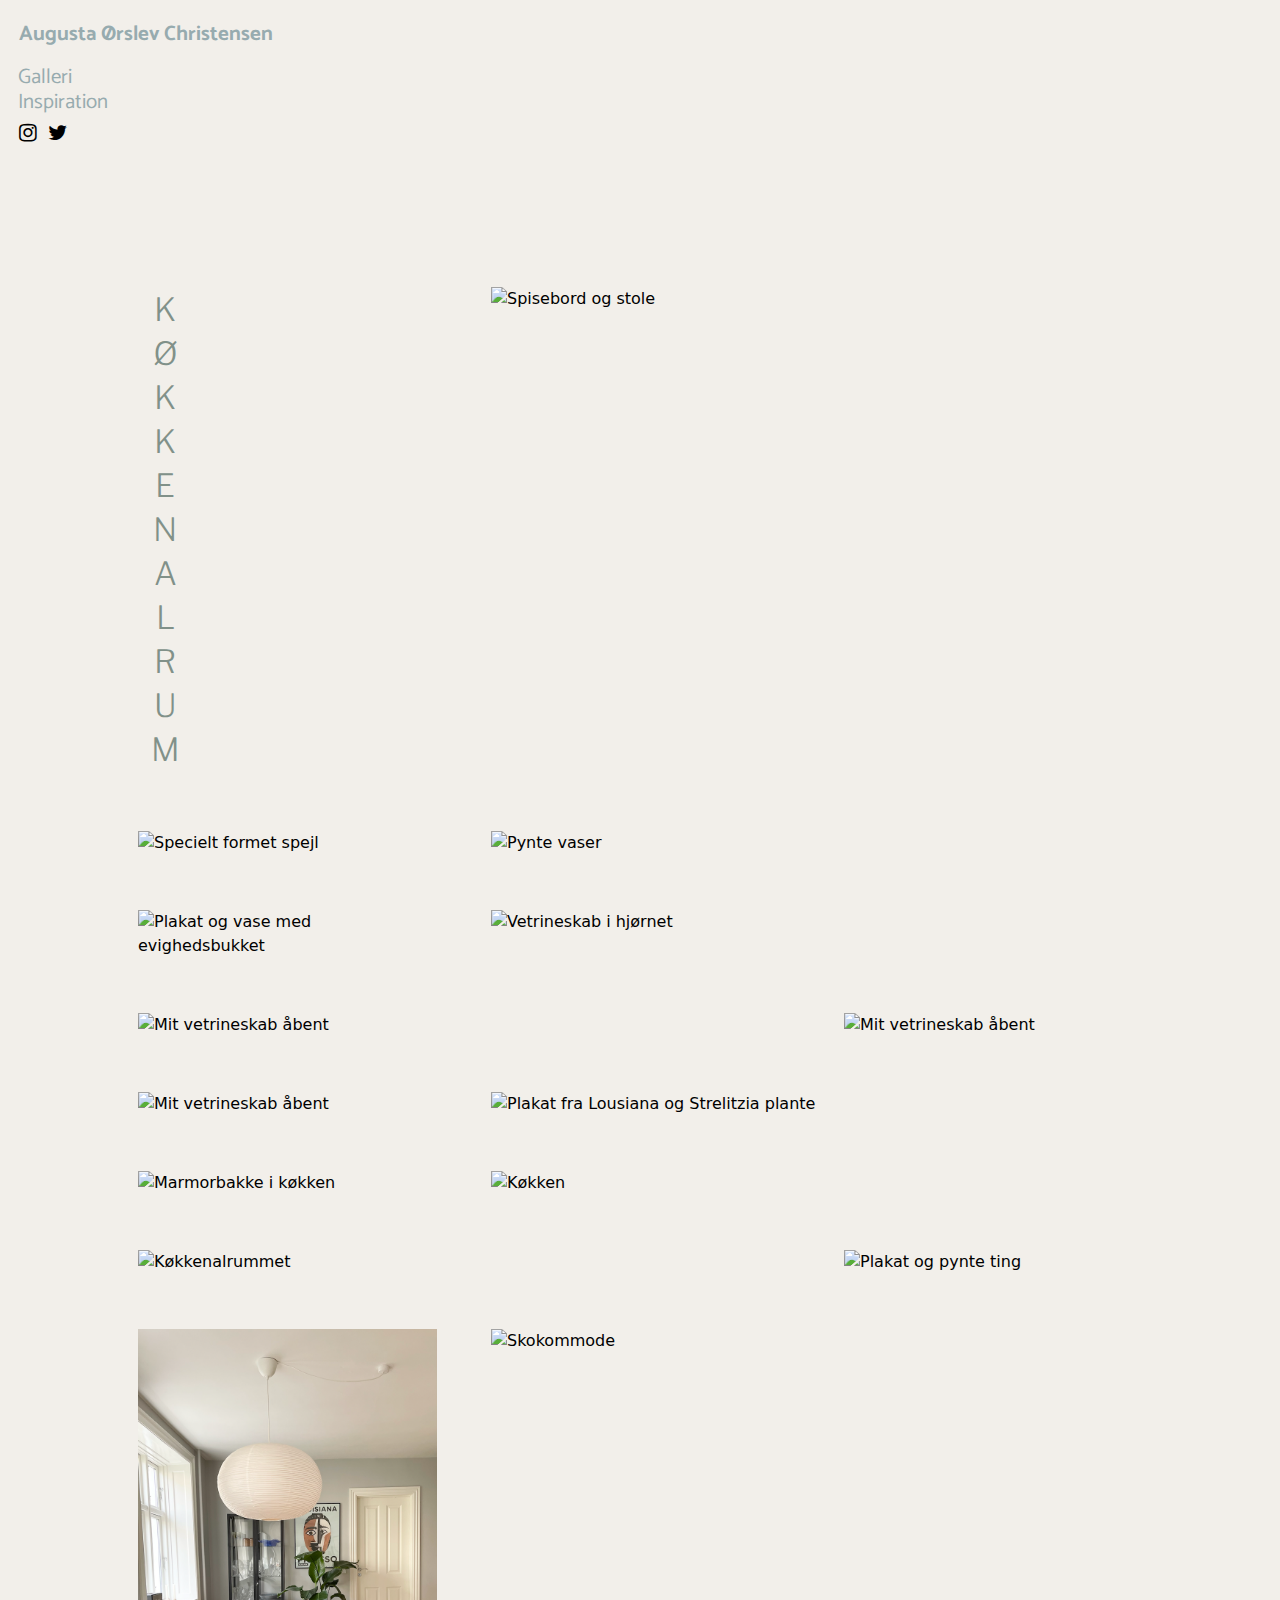
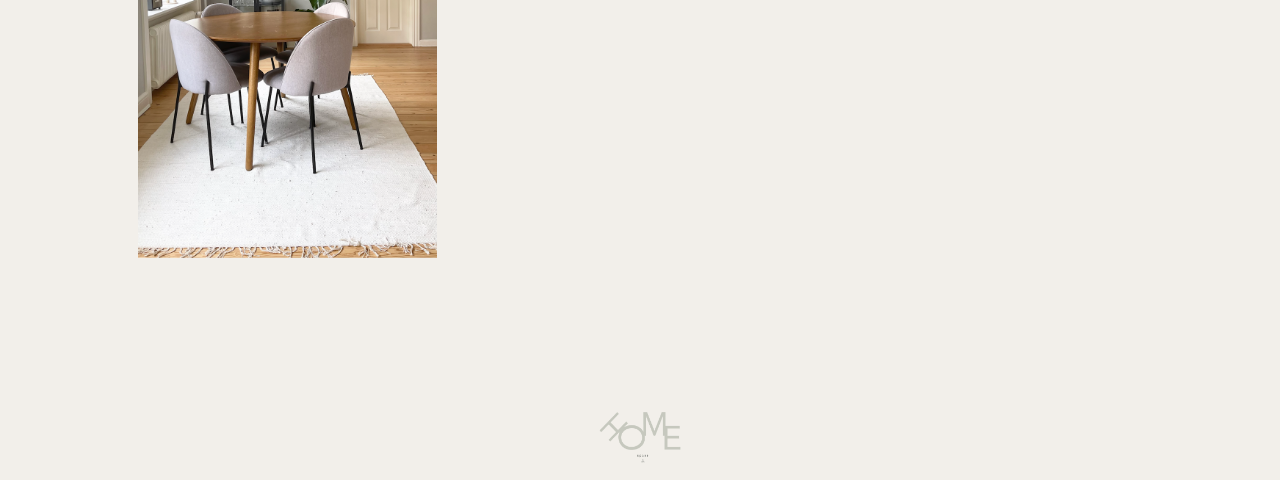
==== køkkenalrum.html @ 8ce7130b "so it begins" ====
<!DOCTYPE html>
<html lang="da">
  <head>
    <meta charset="UTF-8" />
    <meta http-equiv="X-UA-Compatible" content="IE=edge" />
    <meta name="viewport" content="width=device-width, initial-scale=1.0" />
    <meta name="robots" content="noindex" />
    <title>Home Space by AØC</title>
    <link rel="icon" type="image/svg+xml" href="favicon(1).svg" />
    <link rel="preconnect" href="https://fonts.googleapis.com" />
    <link rel="preconnect" href="https://fonts.gstatic.com" crossorigin />
    <link
      href="https://fonts.googleapis.com/css2?family=Catamaran:wght@100;200;400;500&family=Hind+Madurai:wght@300;400&family=Libre+Franklin:wght@100;200;400;500&display=swap"
      rel="stylesheet"
    />
    <link rel="stylesheet" href="generel.css" />
    <link rel="stylesheet" href="layout.css" />
    <link
      rel="stylesheet"
      href="https://cdnjs.cloudflare.com/ajax/libs/font-awesome/4.7.0/css/font-awesome.min.css"
    />
  </head>
  <body>
    <header>
      <ul>
        <li>
          <a class="header_name" href="index.html"
            >Augusta Ørslev Christensen</a
          >
        </li>
      </ul>
      <nav class="header">
        <ul>
          <li><a href="galleri.html">Galleri</a></li>
          <li><a href="tips.html">Inspiration</a></li>
          <li>
            <a href="#" class="fa fa-instagram"></a>
            <a href="#" class="fa fa-twitter"></a>
          </li>
        </ul>
      </nav>
    </header>
    <main>
      <section class="grid_1_1_1_1">
        <div>
          <h1 class="h1">Køkkenalrum</h1>
        </div>
        <img
          class="galleri_img1"
          src="img/køkkenalrum1.webp"
          alt="Spisebord og stole"
        />
        <img
          class="galleri_img2"
          src="img/køkkenalrum3.webp"
          alt="Specielt formet spejl"
        />
        <img
          class="galleri_img3"
          src="img/køkkenalrum4.webp"
          alt="Pynte vaser"
        />
        <img
          class="galleri_img4"
          src="img/køkkenalrum5.webp"
          alt="Plakat og vase med evighedsbukket"
        />
        <img
          class="galleri_img2"
          src="img/køkkenalrum6.webp"
          alt="Vetrineskab i hjørnet"
        />
        <img
          class="galleri_img3"
          src="img/køkkenalrum7.webp"
          alt="Mit vetrineskab åbent"
        />
        <img
          class="galleri_img4"
          src="img/køkkenalrum8.webp"
          alt="Mit vetrineskab åbent"
        />
        <img
          class="galleri_img2"
          src="img/køkkenalrum9.webp"
          alt="Mit vetrineskab åbent"
        />
        <img
          class="galleri_img3"
          src="img/køkkenalrum10.webp"
          alt="Plakat fra Lousiana og Strelitzia plante"
        />
        <img
          class="galleri_img4"
          src="img/køkkenalrum11.webp"
          alt="Marmorbakke i køkken"
        />
        <img class="galleri_img2" src="img/køkkenalrum13.webp" alt="Køkken" />
        <img
          class="galleri_img3"
          src="img/køkkenalrum12.webp"
          alt="Køkkenalrummet"
        />
        <img
          class="galleri_img4"
          src="img/køkkenalrum15.webp"
          alt="Plakat og pynte ting"
        />
        <img
          class="galleri_img2"
          src="img/køkkenalrum14.webp"
          alt="Spiseområde"
        />
        <img
          class="galleri_img1"
          src="img/køkkenalrum16.webp"
          alt="Skokommode"
        />
      </section>
    </main>
    <script src="menu.js"></script>
    <footer>
      <div class="footerbar">
        <div class="content">
          <img src="logo/logo_homespace_web.gif" alt="Home Space by AØC" />
        </div>
      </div>
    </footer>
  </body>
</html>
---- generel.css ----
body {
  font-family: system-ui, sans-serif;
  line-height: 1.5;
  background-color: #f2efea;
}

img {
  width: 100%;
  height: auto;
  display: block;
}

main {
  margin-top: 0.5rem;
  margin: 0.2rem;
  padding: 2rem;
}

nav {
  --les-than: 800;
  --burger-lines: #97abaf;
  --burger-border: none;
  font-family: "Catamaran", sans-serif;
}

a {
  text-decoration: none;
  color: #97abaf;
  font-family: "Catamaran", sans-serif;
}

header {
  line-height: 2;
}

ul {
  list-style: none;
  color: #97abaf;
  font-size: 1.3rem;
}

h1 {
  color: #819189;
  font-family: "Libre Franklin", sans-serif;
  text-align: center;
  font-size: 2rem;
  font-weight: 300;
  letter-spacing: 2px;
}

h2 {
  color: #819189 var(--secondary);
  text-align: center;
  font-size: 1.1rem;
  font-family: "Libre Franklin", sans-serif;
  font-weight: 300;
  letter-spacing: 1px;
}

p {
  color: #97abaf;
  font-family: "Hind Madurai", sans-serif;
  font-weight: 100;
}

.p_text {
  text-align: center;
}

.h2_1 {
  color: #819189;
  text-align: center;
}

.h2_2 {
  color: #819189;
  text-align: center;
}

html {
  --primary: #819189;
}

.header {
  line-height: 1;
}

.header_name {
  font-weight: 500;
  font-weight: bolder;
  color: #97abaf;
}

article {
  margin-top: 3rem;
}

.col {
  margin: 2rem;
}

.fa:hover {
  opacity: 0.7;
}
.fa-instagram {
  color: rgb(0, 0, 0);
}

.fa-twitter {
  color: rgb(0, 0, 0);
}

.fa {
  padding: 0;
  padding-left: 3px;
  padding-top: 5px;
  font-size: 50px;
  text-align: center;
  text-decoration: none;
}
.footerbar {
  bottom: 0;
  padding-top: 10px;
  width: 100%;
  height: 78px;
  display: flex;
  justify-content: center;
}

.foot {
  display: inline;
  line-height: 100px;
}
.content img {
  height: auto;
  width: 100px;
}

@media (min-width: 800px) {
  main {
    margin: 2rem;
    padding: 6rem;
  }

  header {
    line-height: 2;
  }
  .header_name {
    color: #97abaf;
    font-size: 1.3rem;
    padding-left: 6px;
  }

  .h1 {
    writing-mode: vertical-rl;
    text-orientation: upright;
    text-align: center;
    letter-spacing: 5px;
    font-weight: 300;
    text-transform: uppercase;
  }

  .h2_2 {
    color: #819189;
    text-align: left;
  }

  .right {
    text-align: right;
  }

  .p_text {
    text-align: right;
    text-align: justify;
    text-justify: inter-word;
  }
  .p_text1 {
    text-align: left;
  }
  .h2_1 {
    color: #819189;
    text-align: right;
  }

  .fa:hover {
    opacity: 0.7;
  }
  .fa-instagram {
    color: rgb(0, 0, 0);
  }

  .fa-twitter {
    color: rgb(0, 0, 0);
  }

  .fa {
    padding-right: 20px;
    padding-left: 3px;
    padding-top: 5px;
    font-size: 50px;
    width: 0px;
    text-align: center;
    text-decoration: none;
  }
}
---- layout.css ----
* {
  margin: 0.5px;
  padding: 2px;
  box-sizing: border-box;
}

.grid_logo {
  grid-template-columns: 1fr;
}

.grid_1 {
  display: grid;
  grid-template-columns: 1fr;
  grid-gap: 15px;
}

.grid_1_1_1_1 {
  display: grid;
  grid-template-columns: 1fr;
  grid-gap: 50px;
}

.grid_1_1 {
  display: grid;
  grid-template-columns: 1fr;
  row-gap: 20px;
}

.gallery_text {
  font-family: "Libre Franklin", sans-serif;
  font-weight: 300;
}

.container {
  position: relative;
  width: 100%;
}

.image {
  opacity: 1;
  display: block;
  width: 100%;
  height: auto;
  transition: 0.5s ease;
  backface-visibility: hidden;
}

.center {
  transition: 0.5s ease;
  opacity: 0;
  position: absolute;
  top: 50%;
  left: 50%;
  transform: translate(-50%, -50%);
  -ms-transform: translate(-50%, -50%);
  text-align: center;
}

.container:hover .image {
  opacity: 0.3;
}

.container:hover .center {
  opacity: 1;
}

.gallerytext {
  color: #ffffff;
  font-family: "Libre Franklin", sans-serif;
  font-weight: 300;
  font-size: 25px;
  padding: 16px 32px;
}

@media (min-width: 800px) {
  * {
    margin: 0.5px;
    padding: 2px;
    box-sizing: border-box;
  }
  .grid_1_1_1_1 {
    display: grid;
    grid-template-columns: 1fr 1fr 1fr;
    grid-gap: 50px;
  }

  .grid_1 {
    display: grid;
    grid-template-columns: 1fr 2fr;
    grid-gap: 15px;
  }

  .grid_1_1 {
    display: grid;
    grid-template-columns: 1fr 1fr;
    gap: p;
  }

  .grid_gallery {
    display: grid;
    grid-template-columns: 1fr;
    grid-gap: 25px;
  }

  .galleri_img1 {
    grid-column-start: span 2;
  }
  .galleri_img2 {
    grid-column-start: span 1;
  }
  .galleri_img3 {
    grid-column-start: span 2;
  }
  .galleri_img4 {
    grid-column-start: span 1;
  }

  .col {
    margin: 0;
  }

  .empty_col {
    margin: 0;
  }

  img#hide {
    display: none;
  }
  .logo_homepage {
    padding: 0;
    margin: 0;
  }
}

@media (max-width: 800px) {
  img#hide2 {
    display: none;
  }
}
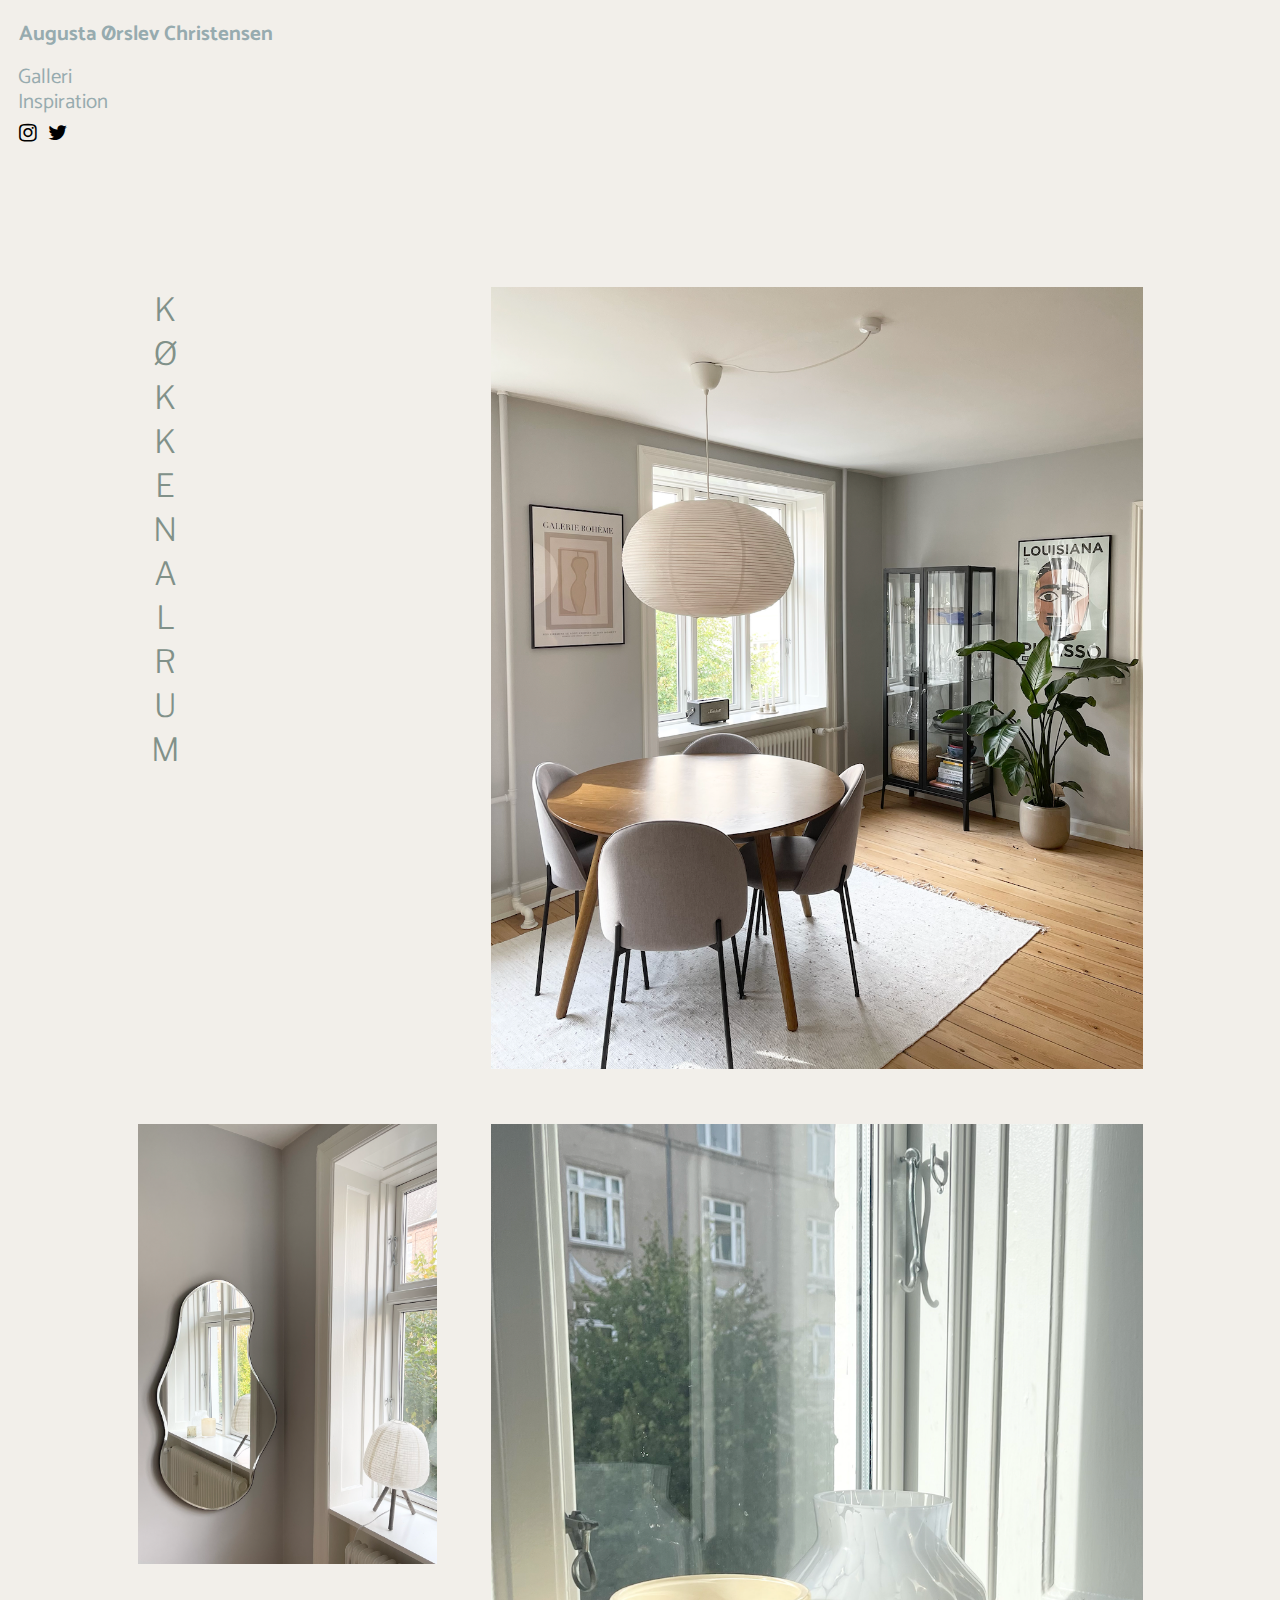
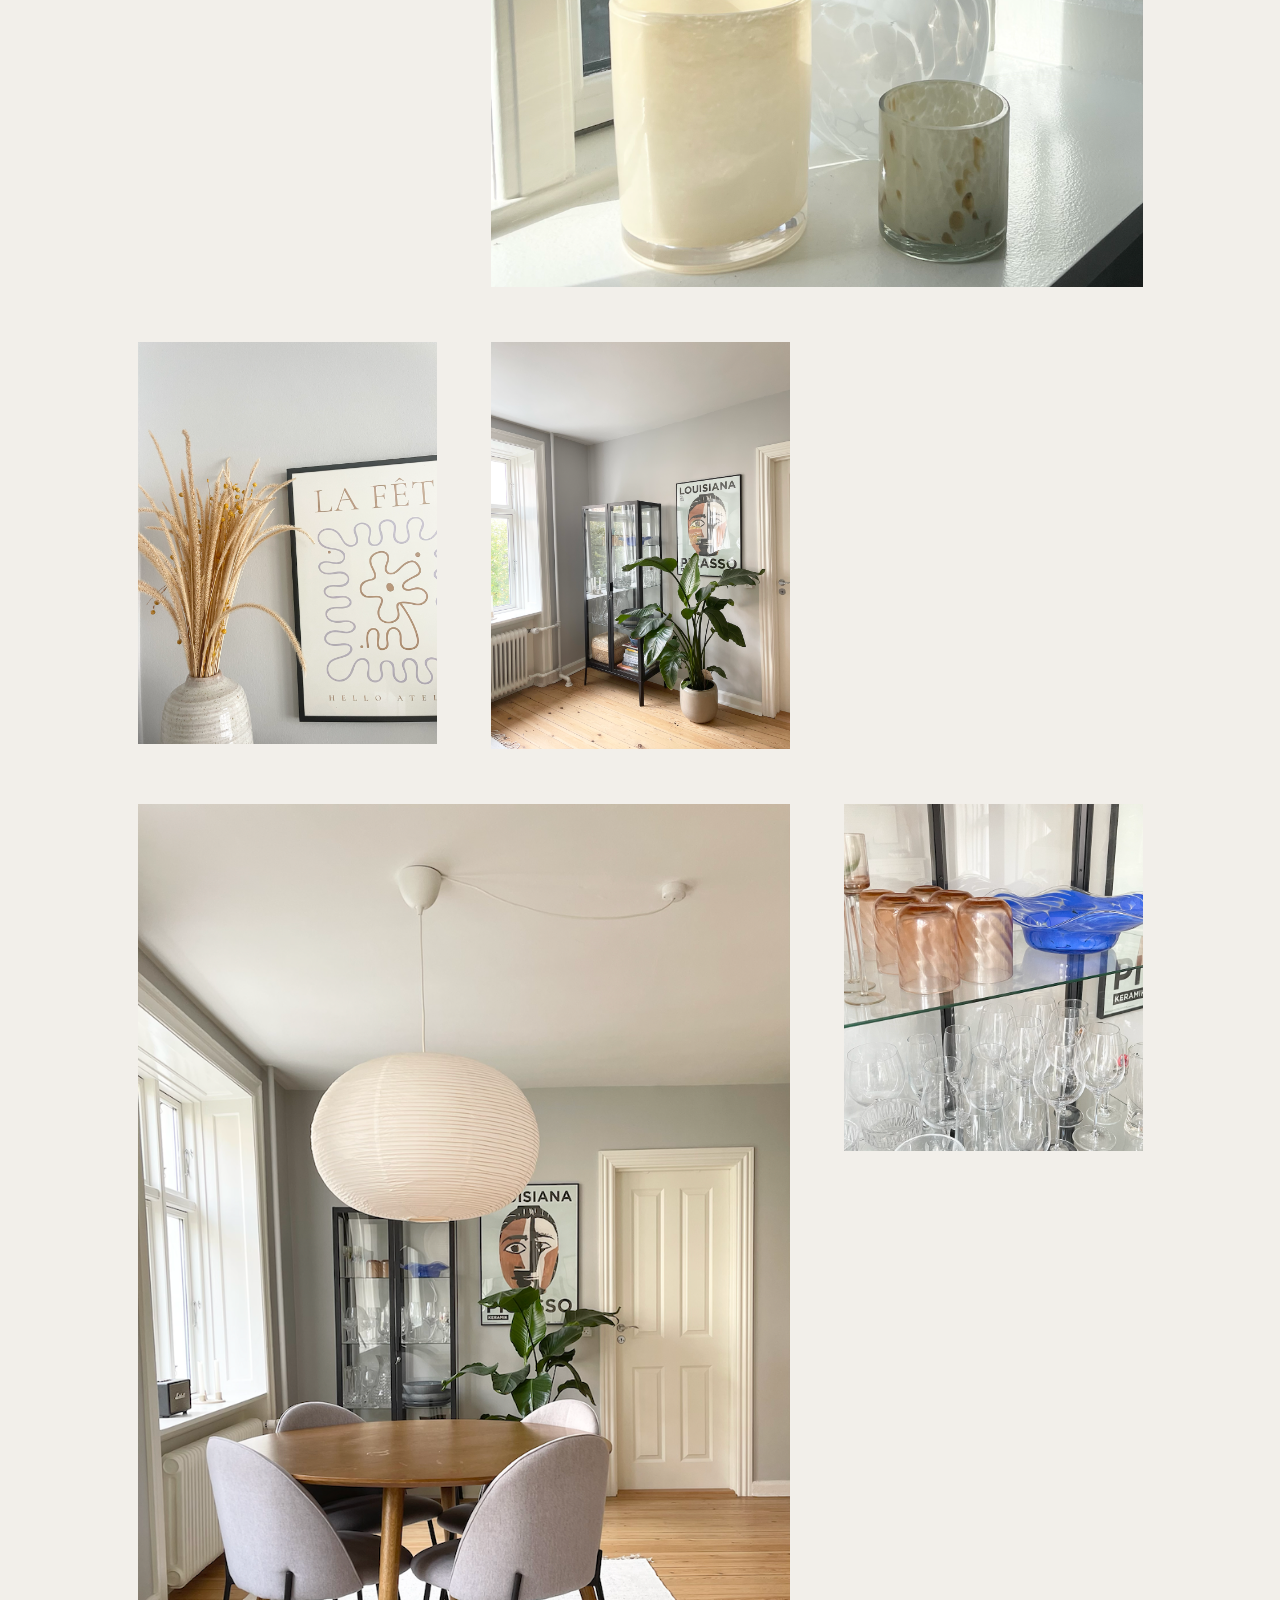
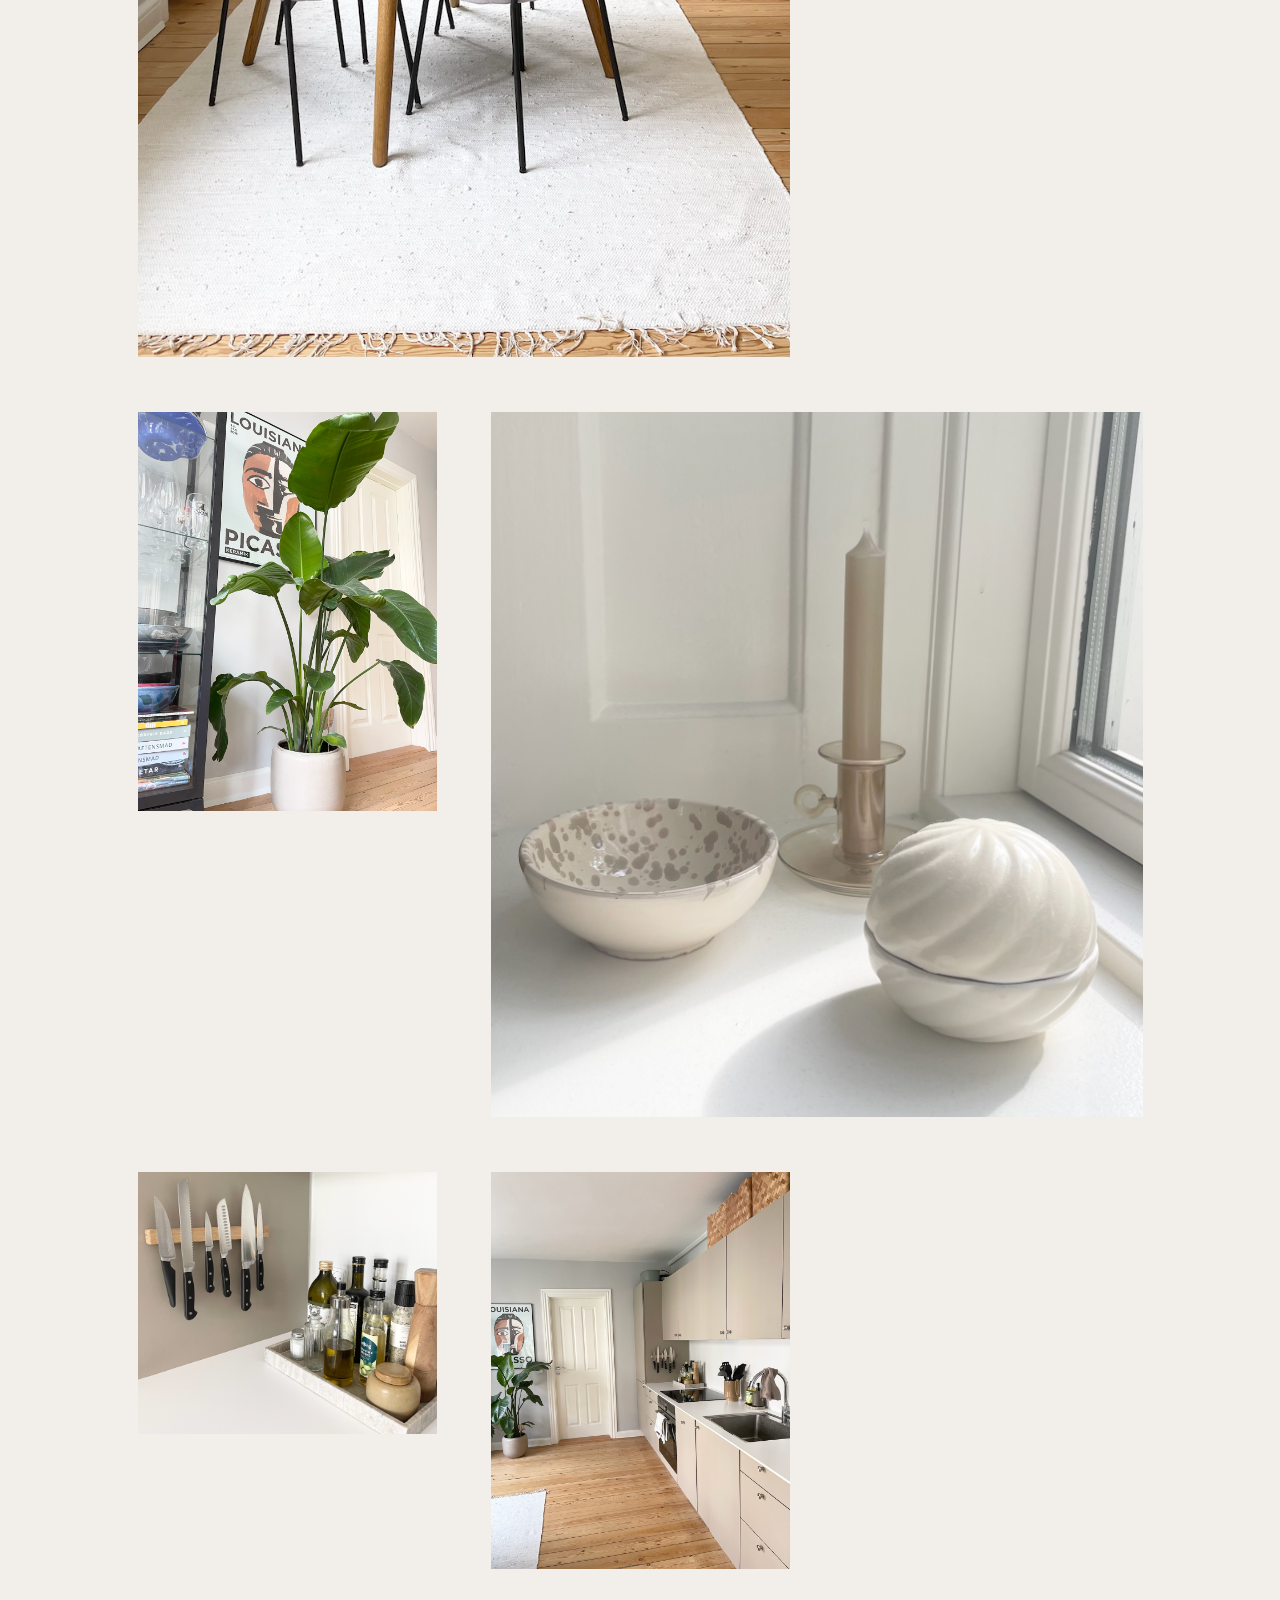
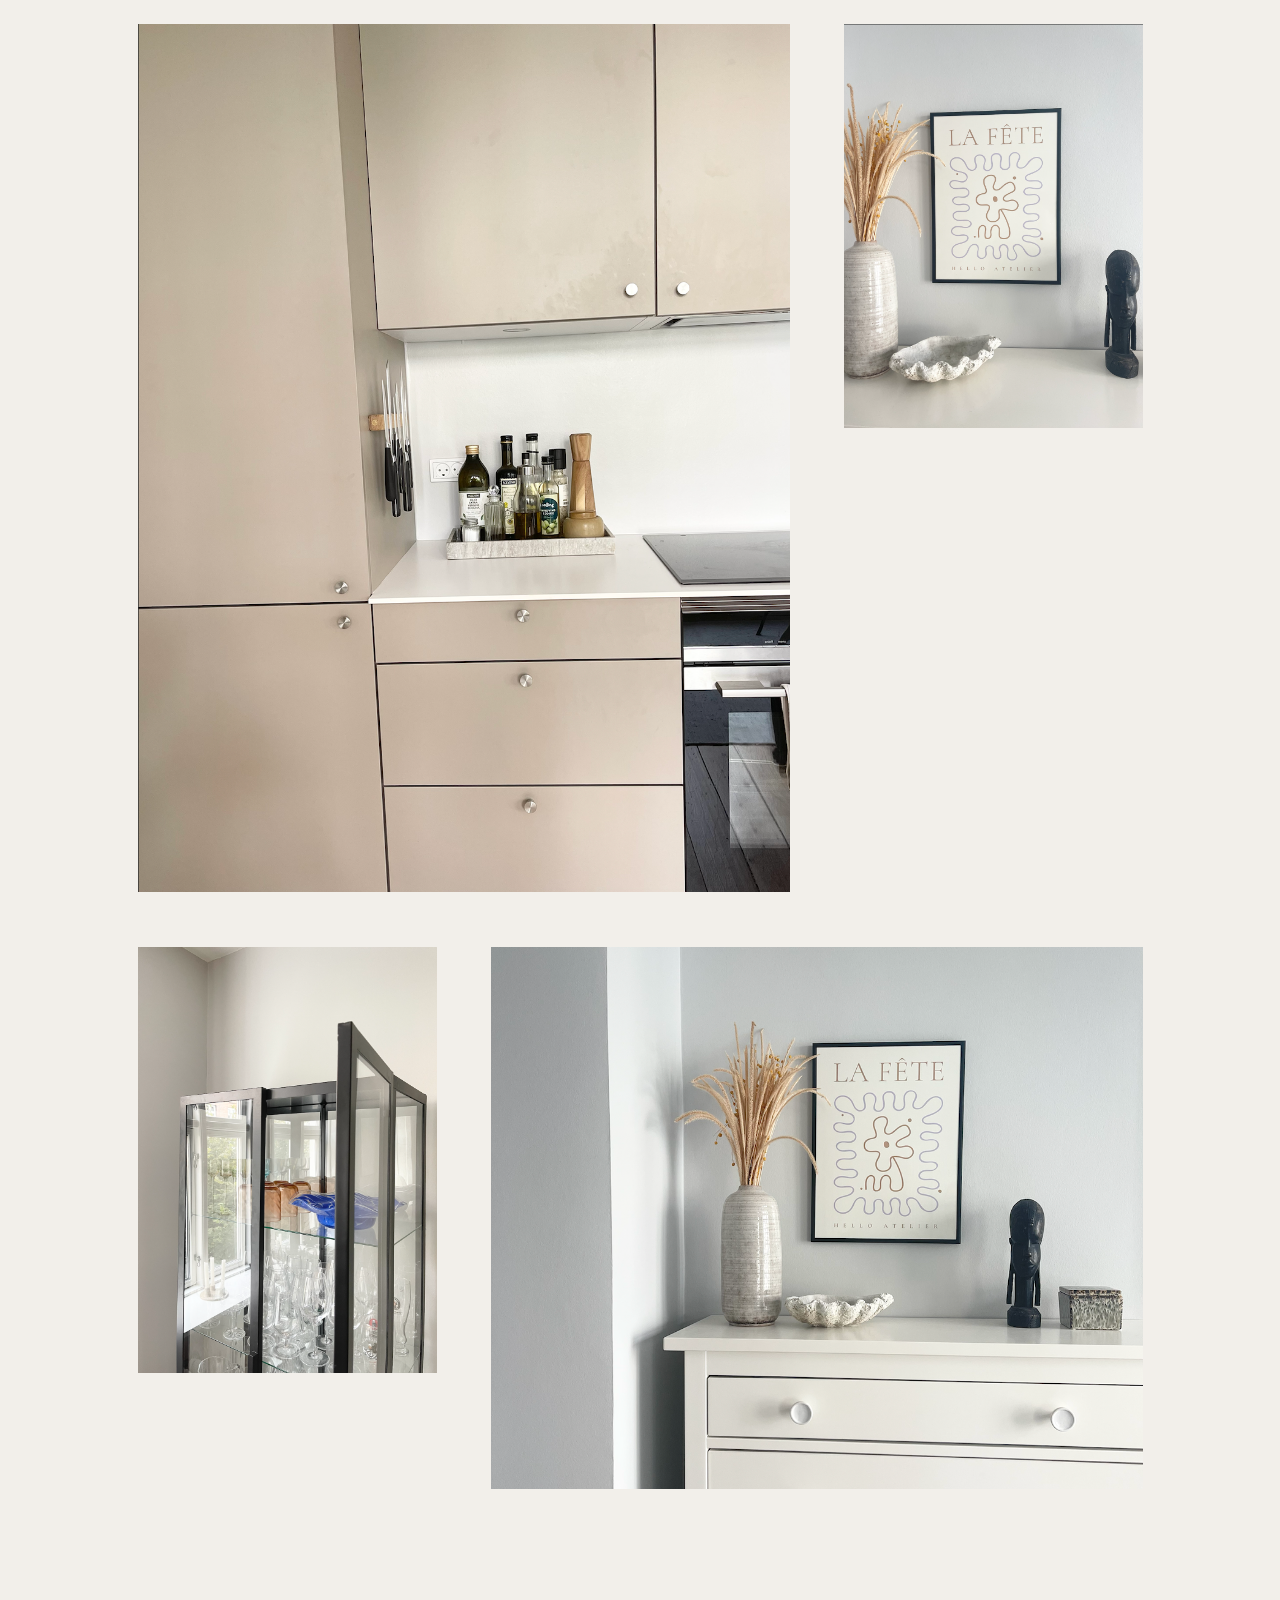
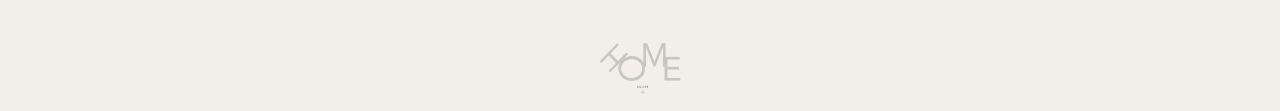
==== commit 65524a76: "ændring af billeder" ====
--- a/køkkenalrum.html
+++ b/køkkenalrum.html
@@ -9,24 +9,16 @@
     <link rel="icon" type="image/svg+xml" href="favicon(1).svg" />
     <link rel="preconnect" href="https://fonts.googleapis.com" />
     <link rel="preconnect" href="https://fonts.gstatic.com" crossorigin />
-    <link
-      href="https://fonts.googleapis.com/css2?family=Catamaran:wght@100;200;400;500&family=Hind+Madurai:wght@300;400&family=Libre+Franklin:wght@100;200;400;500&display=swap"
-      rel="stylesheet"
-    />
+    <link href="https://fonts.googleapis.com/css2?family=Catamaran:wght@100;200;400;500&family=Hind+Madurai:wght@300;400&family=Libre+Franklin:wght@100;200;400;500&display=swap" rel="stylesheet" />
     <link rel="stylesheet" href="generel.css" />
     <link rel="stylesheet" href="layout.css" />
-    <link
-      rel="stylesheet"
-      href="https://cdnjs.cloudflare.com/ajax/libs/font-awesome/4.7.0/css/font-awesome.min.css"
-    />
+    <link rel="stylesheet" href="https://cdnjs.cloudflare.com/ajax/libs/font-awesome/4.7.0/css/font-awesome.min.css" />
   </head>
   <body>
     <header>
       <ul>
         <li>
-          <a class="header_name" href="index.html"
-            >Augusta Ørslev Christensen</a
-          >
+          <a class="header_name" href="index.html">Augusta Ørslev Christensen</a>
         </li>
       </ul>
       <nav class="header">
@@ -45,77 +37,21 @@
         <div>
           <h1 class="h1">Køkkenalrum</h1>
         </div>
-        <img
-          class="galleri_img1"
-          src="img/køkkenalrum1.webp"
-          alt="Spisebord og stole"
-        />
-        <img
-          class="galleri_img2"
-          src="img/køkkenalrum3.webp"
-          alt="Specielt formet spejl"
-        />
-        <img
-          class="galleri_img3"
-          src="img/køkkenalrum4.webp"
-          alt="Pynte vaser"
-        />
-        <img
-          class="galleri_img4"
-          src="img/køkkenalrum5.webp"
-          alt="Plakat og vase med evighedsbukket"
-        />
-        <img
-          class="galleri_img2"
-          src="img/køkkenalrum6.webp"
-          alt="Vetrineskab i hjørnet"
-        />
-        <img
-          class="galleri_img3"
-          src="img/køkkenalrum7.webp"
-          alt="Mit vetrineskab åbent"
-        />
-        <img
-          class="galleri_img4"
-          src="img/køkkenalrum8.webp"
-          alt="Mit vetrineskab åbent"
-        />
-        <img
-          class="galleri_img2"
-          src="img/køkkenalrum9.webp"
-          alt="Mit vetrineskab åbent"
-        />
-        <img
-          class="galleri_img3"
-          src="img/køkkenalrum10.webp"
-          alt="Plakat fra Lousiana og Strelitzia plante"
-        />
-        <img
-          class="galleri_img4"
-          src="img/køkkenalrum11.webp"
-          alt="Marmorbakke i køkken"
-        />
-        <img class="galleri_img2" src="img/køkkenalrum13.webp" alt="Køkken" />
-        <img
-          class="galleri_img3"
-          src="img/køkkenalrum12.webp"
-          alt="Køkkenalrummet"
-        />
-        <img
-          class="galleri_img4"
-          src="img/køkkenalrum15.webp"
-          alt="Plakat og pynte ting"
-        />
-        <img
-          class="galleri_img2"
-          src="img/køkkenalrum14.webp"
-          alt="Spiseområde"
-        />
-        <img
-          class="galleri_img1"
-          src="img/køkkenalrum16.webp"
-          alt="Skokommode"
-        />
+        <img class="galleri_img1" src="img/spisebord.webp" alt="Spisebord og stole" />
+        <img class="galleri_img2" src="img/spejl.webp" alt="Specielt formet spejl" />
+        <img class="galleri_img3" src="img/vaser.webp" alt="Pynte vaser" />
+        <img class="galleri_img4" src="img/buket.webp" alt="Plakat og vase med evighedsbukket" />
+        <img class="galleri_img2" src="img/plantehjørne.webp" alt="Vetrineskab i hjørnet" />
+        <img class="galleri_img3" src="img/køkkenalrum14.webp" alt="Mit vetrineskab åbent" />
+        <img class="galleri_img4" src="img/genbrug.webp" alt="Mit vetrineskab åbent" />
+        <img class="galleri_img2" src="img/plante.webp" alt="Mit vetrineskab åbent" />
+        <img class="galleri_img3" src="img/detaljer.webp" alt="Plakat fra Lousiana og Strelitzia plante" />
+        <img class="galleri_img4" src="img/køkkenting.webp" alt="Marmorbakke i køkken" />
+        <img class="galleri_img2" src="img/køkken1.webp" alt="Køkken" />
+        <img class="galleri_img3" src="img/køkken2.webp" alt="Køkkenalrummet" />
+        <img class="galleri_img4" src="img/buket1.webp" alt="Plakat og pynte ting" />
+        <img class="galleri_img2" src="img/åben.webp" alt="Spiseområde" />
+        <img class="galleri_img1" src="img/køkkenalrum.webp" alt="Skokommode" />
       </section>
     </main>
     <script src="menu.js"></script>
